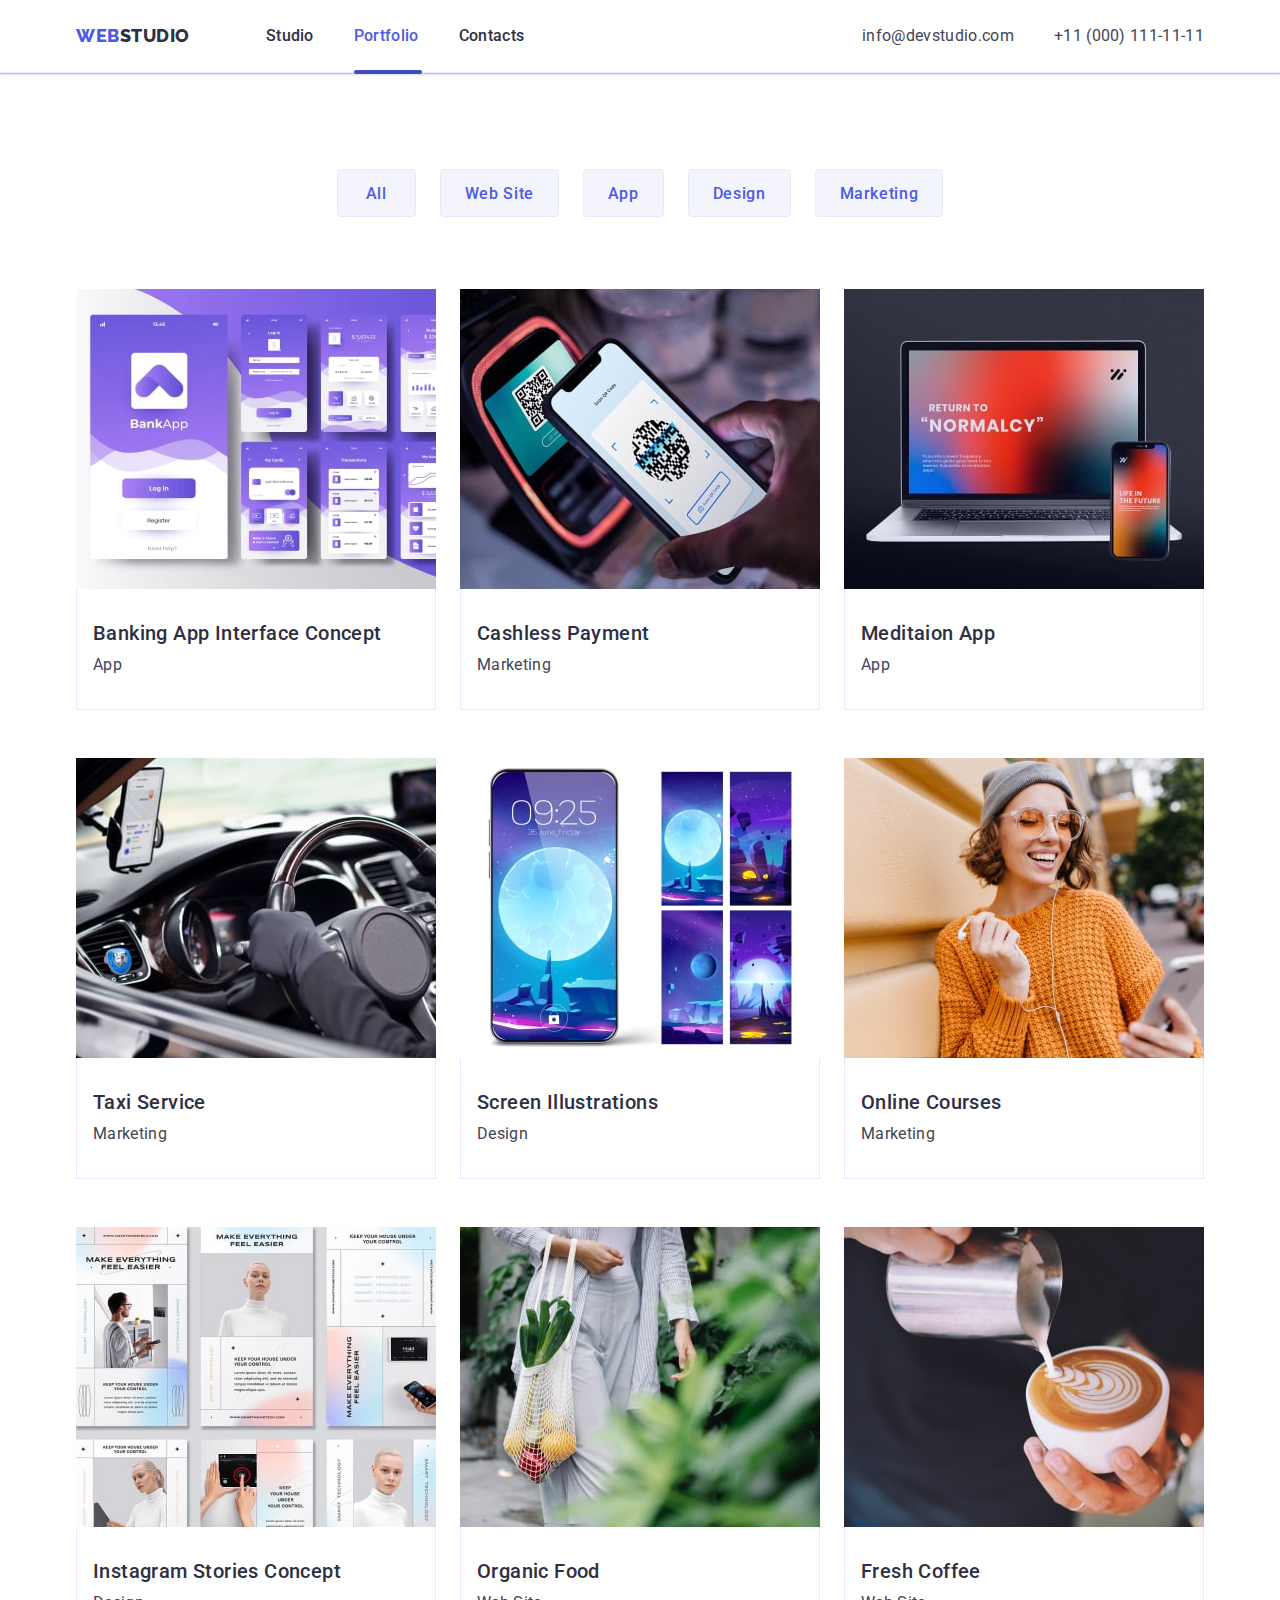
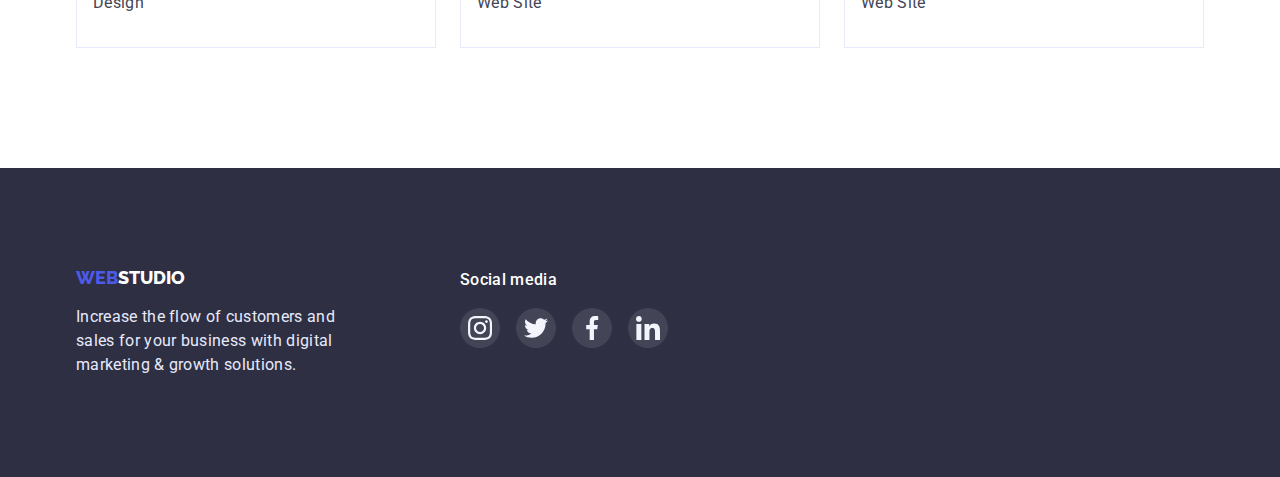
==== portfolio.html @ b94362c5 "Begin HW6" ====
<!DOCTYPE html>
<html lang="en">

<head>
    <meta charset="UTF-8">
    <meta http-equiv="X-UA-Compatible" content="IE=edge">
    <meta name="viewport" content="width=device-width, initial-scale=1.0">
    <title>webstudio</title>
    <link rel="preconnect" href="https://fonts.googleapis.com">
    <link rel="preconnect" href="https://fonts.gstatic.com" crossorigin>
    <link href="https://fonts.googleapis.com/css2?family=Raleway:wght@800&family=Roboto:wght@400;500;700;900&display=swap"
        rel="stylesheet">
    <link rel="stylesheet" href="https://cdn.jsdelivr.net/npm/modern-normalize@1.1.0/modern-normalize.min.css">
    <link rel="stylesheet" href="css/styles.css">
</head>

<body>
    <!-- ........................HEADER.......................... -->
    <header class="page-header">
        <div class="page conteiner">
        <nav class="page-nav logo">
            <a class="logo-component link" href="./index.html"><span class="logo-web" >web</span>studio</a>
            <ul class="menu list">
                <li class="menu-item"><a class="menu-link link" href="./index.html">Studio</a></li>
                <li class="menu-item portfolio-line"><a class="menu-portfolio portfolio link" href="portfolio.html">Portfolio</a></li>
                <li class="menu-item"><a class="menu-link link" href="">Contacts</a></li>
            </ul>
        </nav>
        <address class="address">
            <ul class="address-block list">
                <li class="address-item"><a class="address-link link" href="mailto:info@devstudio.com">info@devstudio.com</a></li>
                <li class="address-item"><a class="address-link link" href="tel:+110001111111">+11 (000) 111-11-11</a></li>
            </ul>
        </address>
        </div>
    </header>
     <!-- ......................../HEADER.......................... -->

    <main>
    <!-- ........................PORTFOLIO-NAV.......................... -->
   
        <section class="portfolio-nav">
            <div class="conteiner">
            <h1 class="visually-hidden">Studio</h1>
            <ul class="btn-section list">
                <li><button class="btn-component port-btn" type="button">All</button></li>
                <li><button class="btn-component port-btn" type="button">Web Site</button></li>
                <li><button class="btn-component port-btn" type="button">App</button></li>
                <li><button class="btn-component port-btn" type="button">Design</button></li>
                <li><button class="btn-component port-btn" type="button">Marketing</button></li>
            </ul>
            <ul class="card-list list">
                <li class="cards">
                <a class="portfolio-link link" href="portfolio.html">
                    <div class="overlay-block">
                    <img class="portfolio-img-block" src="./images/bankingapp.jpg" alt="bankingapp" width="360" height="300">
                    <p class="overlay">14 Stylish and User-Friendly App Design Concepts · Task Manager App ·
                         Calorie Tracker App · Exotic Fruit Ecommerce App ·
                    Cloud Storage App</p>
                    </div>
                    <div class="portfolio-text-block">
                    <h2 class="about-title-port">Banking App Interface Concept</h2>
                    <p class="about-text-port">App</p>
                    </div>
                </a>
                </li>
                <li class="cards">
                    <a class="portfolio-link link" href="portfolio.html">
                        <div class="overlay-block">
                        <img class="portfolio-img-block" src="./images/payment.jpg" alt="payment" width="360" height="300">
                        <p class="overlay">14 Stylish and User-Friendly App Design Concepts · Task Manager App ·
                        Calorie Tracker App · Exotic Fruit Ecommerce App ·
                        Cloud Storage App</p>
                        </div>
                    <div class="portfolio-text-block">
                    <h2 class="about-title-port">Cashless Payment</h2>
                    <p class="about-text-port">Marketing</p>
                    </div>
                    </a>
                </li>
                <li class="cards">
                    <a class="portfolio-link link" href="portfolio.html">
                        <div class="overlay-block">
                        <img class="portfolio-img-block" src="./images/app.jpg" alt="app" width="360" height="300">
                        <p class="overlay">14 Stylish and User-Friendly App Design Concepts · Task Manager App ·
                        Calorie Tracker App · Exotic Fruit Ecommerce App ·
                        Cloud Storage App</p>
                        </div>
                    <div class="portfolio-text-block">
                    <h2 class="about-title-port">Meditaion App</h2>
                    <p class="about-text-port">App</p>
                    </div>
                    </a>
                </li>
                <li class="cards">
                    <a class="portfolio-link link" href="portfolio.html">
                        <div class="overlay-block">
                        <img class="portfolio-img-block" src="./images/taxi-service.jpg" alt="taxi-service" width="360" height="300">
                        <p class="overlay">14 Stylish and User-Friendly App Design Concepts · Task Manager App ·
                        Calorie Tracker App · Exotic Fruit Ecommerce App ·
                        Cloud Storage App</p>
                        </div>
                    <div class="portfolio-text-block">
                    <h2 class="about-title-port">Taxi Service</h2>
                    <p class="about-text-port">Marketing</p>
                    </div>
                    </a>
                </li>
                <li class="cards">
                    <a class="portfolio-link link" href="portfolio.html">
                        <div class="overlay-block">
                        <img class="portfolio-img-block" src="./images/screen-illustrations.jpg" alt="screen-illustrations" width="360" height="300">
                        <p class="overlay">14 Stylish and User-Friendly App Design Concepts · Task Manager App ·
                        Calorie Tracker App · Exotic Fruit Ecommerce App ·
                        Cloud Storage App</p>
                        </div>
                    <div class="portfolio-text-block">
                    <h2 class="about-title-port">Screen Illustrations</h2>
                    <p class="about-text-port">Design</p>
                    </div>
                    </a>
                </li>     
                <li class="cards">
                    <a class="portfolio-link link" href="portfolio.html">
                        <div class="overlay-block">
                        <img class="portfolio-img-block" src="./images/online-courses.jpg" alt="online-courses" width="360" height="300">
                        <p class="overlay">14 Stylish and User-Friendly App Design Concepts · Task Manager App ·
                        Calorie Tracker App · Exotic Fruit Ecommerce App ·
                        Cloud Storage App</p>
                        </div>
                    <div class="portfolio-text-block">
                    <h2 class="about-title-port">Online Courses</h2>
                    <p class="about-text-port">Marketing</p>
                    </div>
                    </a>
                </li>
                <li class="cards">
                    <a class="portfolio-link link" href="portfolio.html">
                        <div class="overlay-block">
                        <img class="portfolio-img-block" src="./images/instagram-tories-concept.jpg" alt="instagram-tories-concept" width="360" height="300">
                        <p class="overlay">14 Stylish and User-Friendly App Design Concepts · Task Manager App ·
                        Calorie Tracker App · Exotic Fruit Ecommerce App ·
                        Cloud Storage App</p>
                        </div>
                    <div class="portfolio-text-block">
                    <h2 class="about-title-port">Instagram Stories Concept</h2>
                    <p class="about-text-port">Design</p>
                    </div>
                    </a>
                </li>
                <li class="cards">
                    <a class="portfolio-link link" href="portfolio.html">
                        <div class="overlay-block">
                        <img class="portfolio-img-block" src="./images/organic-food.jpg" alt="organic-food" width="360" height="300">
                        <p class="overlay">14 Stylish and User-Friendly App Design Concepts · Task Manager App ·
                        Calorie Tracker App · Exotic Fruit Ecommerce App ·
                        Cloud Storage App</p>
                        </div>
                    <div class="portfolio-text-block">
                    <h2 class="about-title-port">Organic Food</h2>
                    <p class="about-text-port">Web Site</p>
                    </div>
                    </a>
                </li>
                <li class="cards">
                    <a class="portfolio-link link" href="portfolio.html">
                        <div class="overlay-block">
                        <img class="portfolio-img-block" src="./images/fresh-coffee.jpg" alt="fresh-coffee" width="360" height="300">
                        <p class="overlay">14 Stylish and User-Friendly App Design Concepts · Task Manager App ·
                        Calorie Tracker App · Exotic Fruit Ecommerce App ·
                        Cloud Storage App</p>
                        </div>
                    <div class="portfolio-text-block">
                    <h2 class="about-title-port">Fresh Coffee</h2>
                    <p class="about-text-port">Web Site</p>
                    </div>
                    </a>
                </li>
            </ul>
            </div>
        </section>   
    <!-- ......................../PORTFOLIO-NAV.......................... -->

    <footer class="footer">
        <div class="conteiner footer-conteiner">
            <div class="footer-logo-box">
                <a class="logo-component-footer link" href="./index.html"><span class="logo-web">Web</span>Studio</a>
                <p class="footer-text">Increase the flow of customers and sales for your business with digital marketing & growth solutions.</p>
            </div>
            <div class="footer-logo-group"> 
                <p class="footer-social-text">Social media</p>
                <ul class="footer-logo-block list">
                    <li class="footer-logo">
                        <a href="" class="footer-social-box">
                            <svg width="24" height="24">
                                <use href="./images/sprite.svg#icon-instagram"></use>
                            </svg>
                        </a>
                    </li>
                    <li class="footer-logo">
                        <a href="" class="footer-social-box">
                            <svg width="24" height="24">
                                <use href="./images/sprite.svg#icon-twitter"></use>
                            </svg>
                        </a>
                    </li>
                    <li class="footer-logo">
                        <a href="" class="footer-social-box">
                            <svg width="24" height="24">
                                <use href="./images/sprite.svg#icon-facebook"></use>
                            </svg>
                        </a>
                    </li>
                    <li class="footer-logo">
                        <a href="" class="footer-social-box">
                            <svg width="24" height="24">
                                <use href="./images/sprite.svg#icon-linkedin"></use>
                            </svg>
                        </a>
                    </li>
                </ul>
            </div>
        </div>
    </footer>
    </body>

</html>
---- css/styles.css ----
:root {
    --primery-font:'Roboto', sans-serif;
    --secondary-font: 'Raleway', sans-serif;
    --acent-color:#FFFFFF;
    --title-color:#2E2F42;
    --text-color:#434455;
    --secondary-logo-color:#4D5AE5;
    --link-color:#4D5AE5;
    --background-btn-hero:#4D5AE5;
    --hover-focus-btn:#404BBF;
    --background-hero:#2E2F42;
    --backgorund-team:#F4F4FD;
    --background-footer:#2E2F42;
    --footer-text:#E7E9FC;
    --potfolio-btn-back:#E7E9FC;
    --potfolio-btn-focus-back:#404BBF;
    --potfolio-btn-color:#4D5AE5;
    --portfoli-staff-card:#E7E9FC;
    --transition-duration:250ms cubic-bezier(0.4, 0, 0.2, 1);
    
}
h1,
h2,
h3,
h4,
p {
    margin-top: 0;
    margin-bottom: 0;
}

ul,
ol {
    padding-left: 0;
    margin-top: 0;
    margin-bottom: 0;
}

button {
    cursor: pointer;
}
.list {
    list-style: none;
}
.link {
    text-decoration: none;
}
body {
    font-family: var(--primery-font);
    background-color: var(--acent-color);
    color:var(--text-color);
}
.visually-hidden {
    position: absolute;
    white-space: nowrap;
    width: 1px;
    height: 1px;
    overflow: hidden;
    border: 0;
    padding: 0;
    clip: rect(0 0 0 0);
    clip-path: inset(50%);
    margin: -1px;
}
.conteiner {
    width: 1158px;
    margin-left: auto;
    margin-right: auto;
    padding-right: 15px;
    padding-left: 15px;
}
/* =========================COMPONENTS=========================*/
.logo-component {
    font-family:var(--secondary-font);
    font-weight: 800;
    font-size: 18px;
    line-height: 1.33;
    letter-spacing: 0.03em;
    text-transform: uppercase;
    color: var(--title-color);
    margin-right: 76px;
}
.subtitle {
    font-weight: 700;
    font-size: 36px;
    line-height: 1.11;
    text-align: center;
    letter-spacing: 0.02em;
    text-transform: capitalize;
    color: var(--text-color);
    margin-bottom: 72px;
}
.btn-component {
    font-family:var(--primery-font);
    font-weight: 500;
    font-size: 16px;
    line-height: 1.5;
    letter-spacing: 0.04em;
    border: none;
}

.about-title-comp {
    font-weight: 500;
    font-size: 20px;
    line-height: 1.2;
    letter-spacing: 0.02em;
    color: var(--title-color);
}

.about-text-comp {
    font-weight: 400;
    font-size: 16px;
    line-height: 1.5;
    letter-spacing: 0.02em;
    color:var(--text-color);
    margin-top: 8px;

}
.section-paddings {
    padding-top: 120px;
    padding-bottom: 120px;
}

/* =========================/COMPONENTS=========================*/


/* ==========================HEADER======================== */
.logo-web { 
    color: var(--secondary-logo-color);
}

.menu-link {
    font-weight: 500;
    font-size: 16px;
    line-height: 1.5;
    letter-spacing: 0.02em;
    color: var(--title-color);
    transition: color var(--transition-duration);
}
.menu-link:hover,
.menu-link:focus {
    color: var(--link-color);
}

.page-nav,
.page {
    display: flex;
}
.page-header {
    display: flex;
    padding-top: 24px;
    padding-bottom: 24px;
    box-shadow: 0px 2px 1px rgba(46, 47, 66, 0.08), 0px 1px 1px rgba(46, 47, 66, 0.16), 0px 1px 6px rgba(46, 47, 66, 0.08);
}
.menu-studio {
    font-weight: 500;
    font-size: 16px;
    line-height: 1.5;
    letter-spacing: 0.02em;
    color: var(--link-color);
}
.menu {
    display: flex;
    gap: 40px; 
}
.studio::after {
    display: block;
    content: "";
    width: 48px;
    height: 4px;
    background-size:auto;
    background-color: #404BBF;
    border-radius: 2px;
    margin-top: 21px;
    position: absolute; 
}
.studio-link {
    position: relative;
}
/* ==========================ADDRESS========================*/

.address {
    margin-left: auto;

}
.address-block {
    display: flex;
}
.address-link {
    font-style: normal;
    font-weight: 400;
    font-size: 16px;
    line-height: 1.5;
    letter-spacing: 0.02em;
    color: var(--text-color);
    transition: color var(--transition-duration);
}

.address-item:not(:last-child) { 
    margin-right: 40px;

}
.address-link:hover,
.address-link:focus {
    color:var(--link-color);
}

/* ==========================/ADDRESS========================*/

/* ==========================/HEADER======================== */

/* ==========================HERO========================*/

.hero {
    background-color: var(--background-hero);
    max-width: 1440px;
    text-align: center;
    margin: 0 auto;
    padding-bottom: 188px;
    padding-top: 188px;
    background-image: linear-gradient(rgba(46, 47, 66, 0.7), rgba(46, 47, 66, 0.7)),
    url(../images/hero-img.jpeg);
    background-repeat: no-repeat;
    background-position: center;
    background-size: cover;

}
.hero-text {
    font-weight: 700;
    font-size: 56px;
    line-height: 1.07;
    letter-spacing: 0.02em;
    color: var(--acent-color);
    margin-bottom: 42px;
    width: 496px;
    margin-left: auto;
    margin-right: auto;
 
}

.hero-btn {
    background-color:var(--background-btn-hero);
    color: var(--acent-color);
    width: 169px;
    height: 56px;
    border-radius: 4px;
    box-shadow: 0px 4px 4px rgba(0, 0, 0, 0.15);
    transition: background-color var(--transition-duration);

}
.hero-btn:hover,
.hero-btn:focus {
    background-color: var(--hover-focus-btn);
}
.hero-btn-font {
    font-family: var(--primery-font);
    font-weight: 500;
    font-size: 16px;
    line-height: 1.5;
    letter-spacing: 0.04em;
    border: none;
}
/* ==========================/HERO========================*/

/* ==========================ABOUT========================*/
.about-list {
    display:flex;
    gap: 24px;
  
}

.about {
    padding-top: 120px;
}

.about-cards {
    display: flex;
    justify-content: center;
    background: #F4F4FD;
    border-radius: 4px;
    margin-bottom: 8px;
    padding-top: 24px;
    padding-bottom: 24px;
    
}

.about-box {
    width: 64px;
    height: 64px;
}
.about-block {
    flex-basis: calc((100%-72px)/4);
}

/* ==========================/ABOUT========================*/


/* ==========================SERVICES========================*/

.service-list {
    display: flex;
    gap: 24px;

}
.service-img {
    display: block;
    min-width: 100%;
    height: auto;
}

/* ==========================/SERVICES========================*/

/* =========================TEAM=========================*/
.team-staff {
    font-weight: 500;
    font-size: 20px;
    line-height: 1.2;
    text-align: center;
    letter-spacing: 0.02em;
    color: var(--title-color);
}
.team-img {
    display: block;
    min-width: 100%;
    height: auto;
}
.team-conteiner-wrap {
    padding-top: 32px;
    padding-bottom: 32px;
    
}
.team-prof {
    font-weight: 400;
    font-size: 16px;
    line-height: 1.2;    
    text-align: center;
    letter-spacing: 0.02em;    
    color: var(--title-color);
    margin-top: 8px;
}
.team {
    background-color: var(--backgorund-team);
    
}
.team-list {
    display: flex;
    flex-wrap: wrap;
    align-items: center;
    gap: 24px;
    flex-basis: calc((100% - 72px)/4);
}
.team-card {
    background-color: var(--acent-color);
    border-radius: 0px 0px 4px 4px;
    box-shadow: 0px 1px 6px rgba(46, 47, 66, 0.08), 0px 1px 1px rgba(46, 47, 66, 0.16), 0px 2px 1px rgba(46, 47, 66, 0.08);
}
.team-svg {
    display: flex;
    justify-content: center;
    margin-top: 8px;
    gap: 24px;
}


.team-svg-box {
    display:flex;
    justify-content: center;
    align-items: center;
    width: 40px;
    height: 40px;
    border-radius: 50%;
    background-color: var(--link-color);
    transition: background-color var(--transition-duration);
}
.team-svg-box:hover,
.team-svg-box:focus {
    background-color: #404BBF;
}

/* =========================/TEAM=========================*/

/* =========================CUSTOMERS=========================*/

.customers-title {
    font-weight: 700;
    font-size: 36px;
    line-height: 1.11;
    text-align: center;
    letter-spacing: 0.02em;
    color: var(--title-color);
    margin-bottom: 72px;
}
.customers-logo-box {
    display: flex;
    justify-content: space-between;
    gap: 24px;
    
}
.customers-block{
    display: flex;
    justify-content: center;
    align-content: center;
    align-items: center;
    min-width: 168px;
    min-height: 88px;
    border: 1px solid #8E8F99;
    border-radius: 4px;
    fill: #8E8F99;
    transition: fill var(--transition-duration),
        border-color var(--transition-duration);
}
.customers-block:hover,
.customers-block:focus {
    fill:  var(--hover-focus-btn);
    border-color:var(--hover-focus-btn);
}
/* =========================/CUSTOMERS=========================*/

/* =========================FOOTER=========================*/

.footer-text {
    font-size: 16px;
    line-height: 1.5;    
    letter-spacing: 0.02em;    
    color: var(--footer-text);
    width: 264px;
    margin-top: 16px;
}
.footer-conteiner {
    display: flex;
}
.footer {
    background-color:var(--background-footer);
    padding-top: 100px;
    padding-bottom: 100px;
}
.footer-logo-box {
    margin-right: 120px;

}
.logo-component-footer {
    font-family: var(--secondary-font);
    font-weight: 800;
    font-size: 18px;
    line-height: 1.16;
    text-transform: uppercase;
    color: var(--acent-color);
}
.footer-logo-group {
    display: block;
    width: 208px;
    height: 80px;
}
.footer-social-text {
    font-weight: 500;
    font-size: 16px;
    line-height: 1.5;
    letter-spacing: 0.02em;
    color: var(--acent-color);
    margin-bottom: 16px;
}
.footer-logo-block {
    display: flex;
    justify-content: space-between;

}
.footer-social-box {
    display: flex;
    justify-content:center;
    align-items: center;
    width: 40px;
    height: 40px;
    border-radius: 50%;
    background-color: rgba(255, 255, 255, 0.1);
}
.footer-social-box:hover,
.footer-social-box:focus {
    background-color: #31D0AA;
}
.footer-social-box {
    transition: background-color var(--transition-duration);
    color: #ff0000;
}


/* =========================/FOOTER=========================*/
/* =========================MODAL WINDOW=========================*/
.is-hidden.backdrop {
    visibility: hidden;
    opacity: 0;
    pointer-events: none;
}
.backdrop {
    position: fixed;
    left: 0;
    top: 0;
    width: 100%;
    height: 100%;
    z-index: 100;
    background-color: rgba(46, 47, 66, 0.4);
    transition: opacity var(--transition-duration), 
    visibility var(--transition-duration);
}

.modal-window {
    position: absolute;
    width: 408px;
    height: 576px;
    top: 50%;
    left: 50%;
    transform: translate(-50%, -50%);
    background: #FCFCFC;
    box-shadow: 0px 1px 1px rgba(0, 0, 0, 0.14), 0px 1px 3px rgba(0, 0, 0, 0.12), 0px 2px 1px rgba(0, 0, 0, 0.2);
    border-radius: 4px;

}

.modal-close-btn {
    position: absolute;
    top: 24px;
    right: 24px;
    display: flex;
    justify-content: center;
    align-items: center;
    width: 24px;
    height: 24px;
    background-color: transparent;
    border: 1px solid rgba(0, 0, 0, 0.1);
    border-radius: 50%;
    background: #E7E9FC;
    transition: background-color var(--transition-duration), fill var(--transition-duration);

}

.modal-close-btn:hover,
.modal-close-btn:focus {
    background-color: #404BBF;
}
.modal-close-btn:hover .close-modal,
.modal-close-btn:focus .close-modal {
    fill: var(--acent-color);
}
/* =========================/MODAL-WINDOW=========================*/

/* =========================PORTFOLIO-HEADER=========================*/
.portfolio::after {
    display: block;
    content: "";
    width: 68px;
    height: 4px;
    background-size: auto;
    background-color: #404BBF;
    border-radius: 2px;
    margin-top: 22px;
    position: absolute;

}
.porrtfolio-line  {
    position: relative;
    
}
.menu-portfolio {
    font-weight: 500;
    font-size: 16px;
    line-height: 1.5;
    letter-spacing: 0.02em;
    color: var(--link-color);
}
/* =========================PORTFOLIO-NAV=========================*/

.overlay-text {
    display: block;
}
.portfolio-nav {
    padding-top: 96px;
    padding-bottom: 120px;
}
.portfolio-link {
    display: block;
}
.card-list {
    display: flex;
    flex-wrap: wrap;
    justify-content: space-between;
    margin-top: 72px;
    row-gap: 48px;
    column-gap: 24px;
}
.portfolio-link:hover,
.portfolio-link:focus {
    box-shadow: 
    0px 1px 6px rgba(46, 47, 66, 0.08),
    0px 1px 1px rgba(46, 47, 66, 0.16),
    0px 2px 1px rgba(46, 47, 66, 0.08);
}
.cards:hover .overlay,
.cards:focus .overlay {
    transform: translate(0, 0);
}
.cards {
    transition:
        box-shadow var(--transition-duration),
        transform var(--transition-duration);
}
.portfolio-img-block {
    display: block;
    min-width: 100%;
    height: auto;
}
.overlay-block {
    display: flex;
    position: relative;
    overflow: hidden;

}
.overlay {
    position: absolute;
    width: 100%;
    height: 100%;
    transform: translate(0, 100%);
    transition: transform var(--transition-duration);
    font-weight: 400;
    font-size: 16px;
    line-height: 1.5;
    letter-spacing: 0.02em;
    color: var(--backgorund-team);
    background-color: var(--link-color);
    padding-left: 32px;
    padding-right: 32px;
    padding-top: 40px;
    padding-bottom: 20px;
}


.portfolio-text-block {
    padding-top: 32px;
    padding-bottom: 32px;
    padding-left: 16px;
    padding-right: 16px;
    border: 1px solid var(--footer-text);
    border-top: none;
}


.page-header {
    border-bottom: 1px solid var(--footer-text);
}

.about-title-port {
    color: var(--title-color);
    font-family: var(--primery-font);
    font-weight: 500;
    font-size: 20px;
    line-height: 1.2;
    letter-spacing: 0.02em;
}
.about-text-port {
    color:var(--text-color);
    font-weight: 400;
    font-size: 16px;
    line-height: 1.5;
    letter-spacing: 0.02em;
    margin-top: 8px;
}
.port-btn {
    background-color: var(--backgorund-team);
    color: var(--potfolio-btn-color);
    min-width: 79px;
    height: 48px;
    border: 1px solid var(--footer-text);
    border-radius: 4px;
    padding-top: 12px;
    padding-right: 24px;
    padding-bottom: 12px;
    padding-left: 24px;
    transition: box-shadow var(--transition-duration);
}
.port-btn:hover,
.port-btn:focus {
    background-color: var(--potfolio-btn-focus-back);
    color: var(--acent-color);
    border-color: transparent;
    box-shadow: 0px 3px 1px rgba(0, 0, 0, 0.1), 0px 2px 1px rgba(0, 0, 0, 0.08), 0px 2px 2px rgba(0, 0, 0, 0.12);
}
.btn-section {
    display: flex;
    justify-content: center;
    gap: 24px;
}
.btn-component {
    transition: 
    box-shadow var(--transition-duration),
    color var(--transition-duration), 
    border-color var(--transition-duration),
    background-color var(--transition-duration);
}
/* =========================/PORTFOLIO-NAV=========================*/
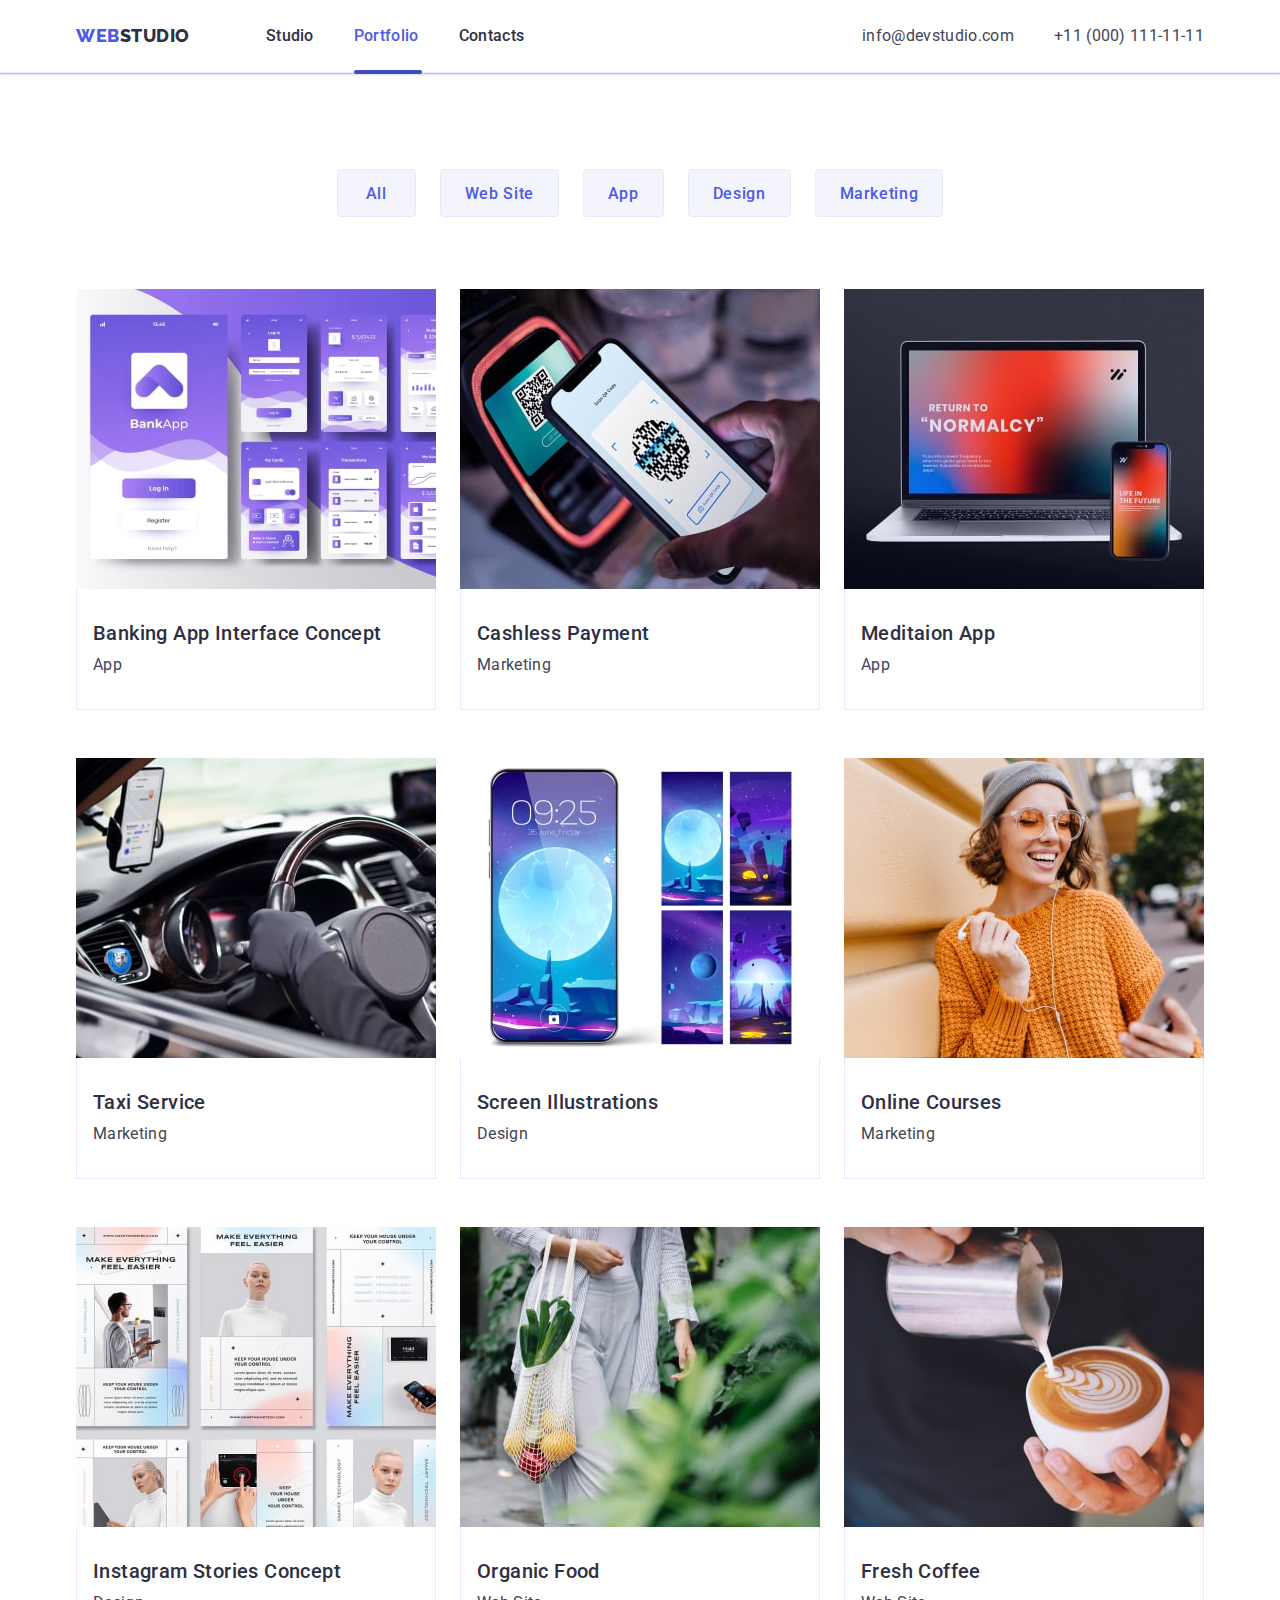
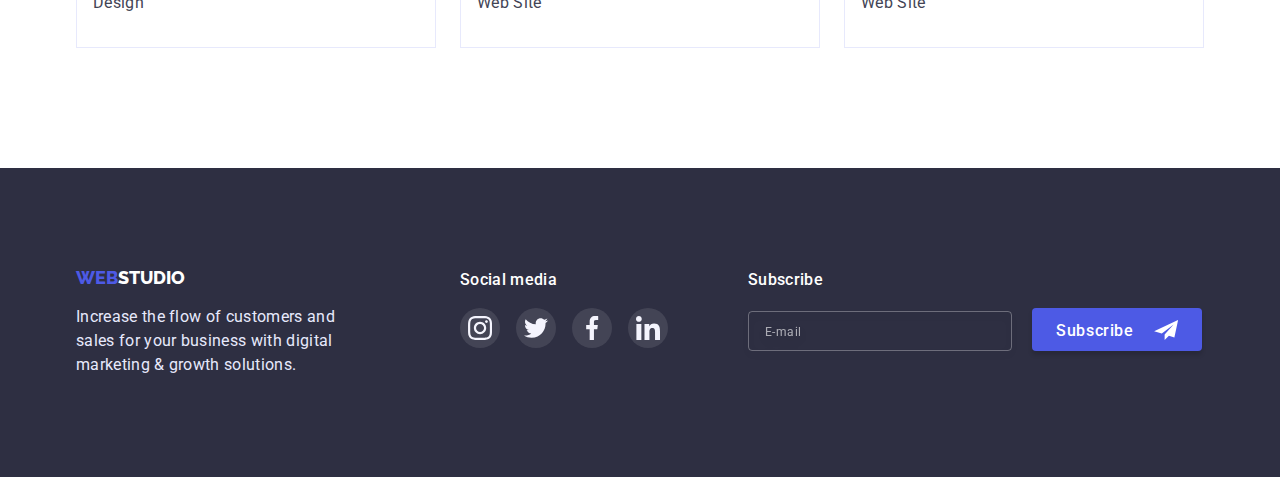
==== commit 45bb7f2b: "HW6 1try" ====
--- a/portfolio.html
+++ b/portfolio.html
@@ -220,6 +220,19 @@
                     </li>
                 </ul>
             </div>
+            <div class="footer-form-block">
+                <p class="footer-form-text">Subscribe</p>
+                <form action="footer-form">
+                    <label class="">
+                        <input type="text" name="user-email" placeholder="E-mail" class="footer-form-input" required>
+                        <botton type="submit" class="footer-form-btn btn-component">Subscribe
+                            <svg class="footer-form-btn-icon" width="24" height="20">
+                                <use href="./images/sprite.svg#icon-send"></use>
+                            </svg>
+                        </botton>
+                    </label>
+                </form>
+            </div>
         </div>
     </footer>
     </body>
--- a/css/styles.css
+++ b/css/styles.css
@@ -96,6 +96,7 @@
     line-height: 1.5;
     letter-spacing: 0.04em;
     border: none;
+    cursor: pointer;
 }
 
 .about-title-comp {
@@ -245,20 +246,19 @@
     border-radius: 4px;
     box-shadow: 0px 4px 4px rgba(0, 0, 0, 0.15);
     transition: background-color var(--transition-duration);
+    border: none;
+    font-family: var(--primery-font);
+    font-weight: 500;
+    font-size: 16px;
+    line-height: 1.5;
+    letter-spacing: 0.04em;
 
 }
 .hero-btn:hover,
 .hero-btn:focus {
     background-color: var(--hover-focus-btn);
 }
-.hero-btn-font {
-    font-family: var(--primery-font);
-    font-weight: 500;
-    font-size: 16px;
-    line-height: 1.5;
-    letter-spacing: 0.04em;
-    border: none;
-}
+
 /* ==========================/HERO========================*/
 
 /* ==========================ABOUT========================*/
@@ -478,11 +478,63 @@
 }
 .footer-social-box {
     transition: background-color var(--transition-duration);
-    color: #ff0000;
-}
-
-
+}
+.footer-form-text {
+    font-weight: 500;
+    font-size: 16px;
+    line-height: 1.5;
+    letter-spacing: 0.02em;
+    color:var(--acent-color);
+    margin-bottom: 16px;
+    
+}
+.footer-form-block {
+    margin-left: 80px;
+}
+.footer-form {
+    display: flex;
+
+}
+.footer-form-input {
+    border: 1px solid rgba(255, 255, 255, 0.3);
+    filter: drop-shadow(0px 4px 4px rgba(0, 0, 0, 0.15));
+    border-radius: 4px;
+    width: 264px;
+    height: 40px;
+    background-color: transparent;
+    color: var(--acent-color);
+    padding-left: 16px;
+}
+.footer-form-input::placeholder {
+    font-weight: 400;
+    font-size: 12px;
+    line-height: 200;
+    display: flex;
+    align-items: center;
+    letter-spacing: 0.04em;
+    color: rgba(255, 255, 255, 0.6);
+}
+.footer-form-btn {
+    background-color: var(--background-btn-hero);
+    color: var(--acent-color);
+    border-radius: 4px;
+    box-shadow: 0px 4px 4px rgba(0, 0, 0, 0.15);
+    transition: background-color var(--transition-duration);
+    margin-left: 16px;
+    padding: 8px 24px;
+}
+
+.footer-form-btn-icon {
+    transform: translateY(20%);
+    margin-left: 16px;
+}
+.footer-form-btn:hover,
+.footer-form-btn:focus {
+    background-color: var(--hover-focus-btn);
+}
 /* =========================/FOOTER=========================*/
+
+
 /* =========================MODAL WINDOW=========================*/
 .is-hidden.backdrop {
     visibility: hidden;
@@ -504,14 +556,14 @@
 .modal-window {
     position: absolute;
     width: 408px;
-    height: 576px;
+    height: 584px;
     top: 50%;
     left: 50%;
     transform: translate(-50%, -50%);
     background: #FCFCFC;
     box-shadow: 0px 1px 1px rgba(0, 0, 0, 0.14), 0px 1px 3px rgba(0, 0, 0, 0.12), 0px 2px 1px rgba(0, 0, 0, 0.2);
     border-radius: 4px;
-
+    padding: 24px;
 }
 
 .modal-close-btn {
@@ -534,12 +586,147 @@
 .modal-close-btn:hover,
 .modal-close-btn:focus {
     background-color: #404BBF;
+    outline: none;
 }
 .modal-close-btn:hover .close-modal,
 .modal-close-btn:focus .close-modal {
     fill: var(--acent-color);
 }
 /* =========================/MODAL-WINDOW=========================*/
+
+/* =========================MODAL-FORM=========================*/
+.modal-for-title {
+    font-weight: 500;
+    font-size: 16px;
+    line-height: 1.5;
+    text-align: center;
+    letter-spacing: 0.02em;
+    color: var(--title-color);
+    margin-bottom: 16px;
+    margin-top: 48px;
+}
+.modal-form {
+    display: flex;
+    flex-direction: column;
+}
+.modal-form-input {
+    width: 100%;
+    border: 1px solid rgba(33, 33, 33, 0.2);
+    height: 40px;
+    padding-left: 42px;
+    border-radius: 4px;
+    transition:border-color var(--transition-duration);
+}
+.modal-form-input-icon:focus {
+    background-color: var(--link-color);
+}
+.modal-form-input-disc {
+    display: block;
+    font-weight: 400;
+    font-size: 12px;
+    line-height: 1.17px;
+    letter-spacing: 0.04em;
+    margin-bottom: 8px;
+    color: #8E8F99;
+}
+.modal-form-fild {
+    margin-bottom: 16px;
+}
+.modal-form-input-icon {
+    position: absolute;
+    top: 50%;
+    left: 12px;
+    transform: translate(0, -50%);
+    width: 13px;
+    height: 13px;
+    transition: fill var(--transition-duration);
+}
+.modal-form-input:focus {
+    outline: none;
+    border-color:var(--link-color);
+}
+.modal-form-input:focus + .modal-form-input-icon {
+    fill: var(--link-color);
+}
+.modal-form-wrapper {
+    position: relative;
+}
+.model-form-massage {
+    width: 100%;
+    resize: none;
+    height: 120px;
+    border: 1px solid rgba(33, 33, 33, 0.2);
+    transition: border-color var(--transition-duration);
+    border-radius: 4px;
+    padding: 8px 16px;
+    font-size: 12px;
+    
+}
+.model-form-massage::placeholder {
+    font-weight: 400;
+    line-height: 1.17px;
+    letter-spacing: 0.04em;
+    padding-top: 8px;
+    color: rgba(117, 117, 117, 0.5);
+}
+.model-form-massage:focus {
+    outline: none;
+    border-color: var(--link-color);
+}
+.modal-form-check-desc {
+    display: flex;
+    font-size: 12px;
+    color: #757575;
+    align-items: center;
+    margin-bottom: 24px;
+    
+}
+.modal-form-check-desc::before {
+    display: flex;
+    content: "";
+    cursor: pointer;
+    width: 16px;
+    height: 16px;
+    border-radius: 2px;
+    border: 1.25px solid rgba(46, 47, 66, 1);
+    background-repeat: no-repeat;
+    margin-right: 8px;
+    position: relative;
+   
+}
+.modal-form-check:checked + .modal-form-check-desc::before {
+    background-color: var(--hover-focus-btn);
+    border-color:transparent;
+    /* background-image: url(/images/mark.svg);
+    background-size: cover; */
+    
+}
+.modal-form-check:focus+.modal-form-check-desc::before {
+    outline: 1px solid var(--link-color);
+}
+.modal-form-submit {
+    background-color: var(--background-btn-hero);
+    color: var(--acent-color);
+    width: 169px;
+    height: 56px;
+    border-radius: 4px;
+    box-shadow: 0px 4px 4px rgba(0, 0, 0, 0.15);
+    transition: background-color var(--transition-duration);
+    align-self: center;
+}
+
+.modal-form-submit:hover,
+.modal-form-submit:focus {
+    background-color: var(--hover-focus-btn);
+    /* opacity:100; */
+}
+.modal-form-policy-icon {
+    position: absolute;
+    background-size: cover;
+    transform: translate(20%);
+    /* opacity: -100; */
+}
+/* =========================/MODAL-FORM=========================*/
 
 /* =========================PORTFOLIO-HEADER=========================*/
 .portfolio::after {
